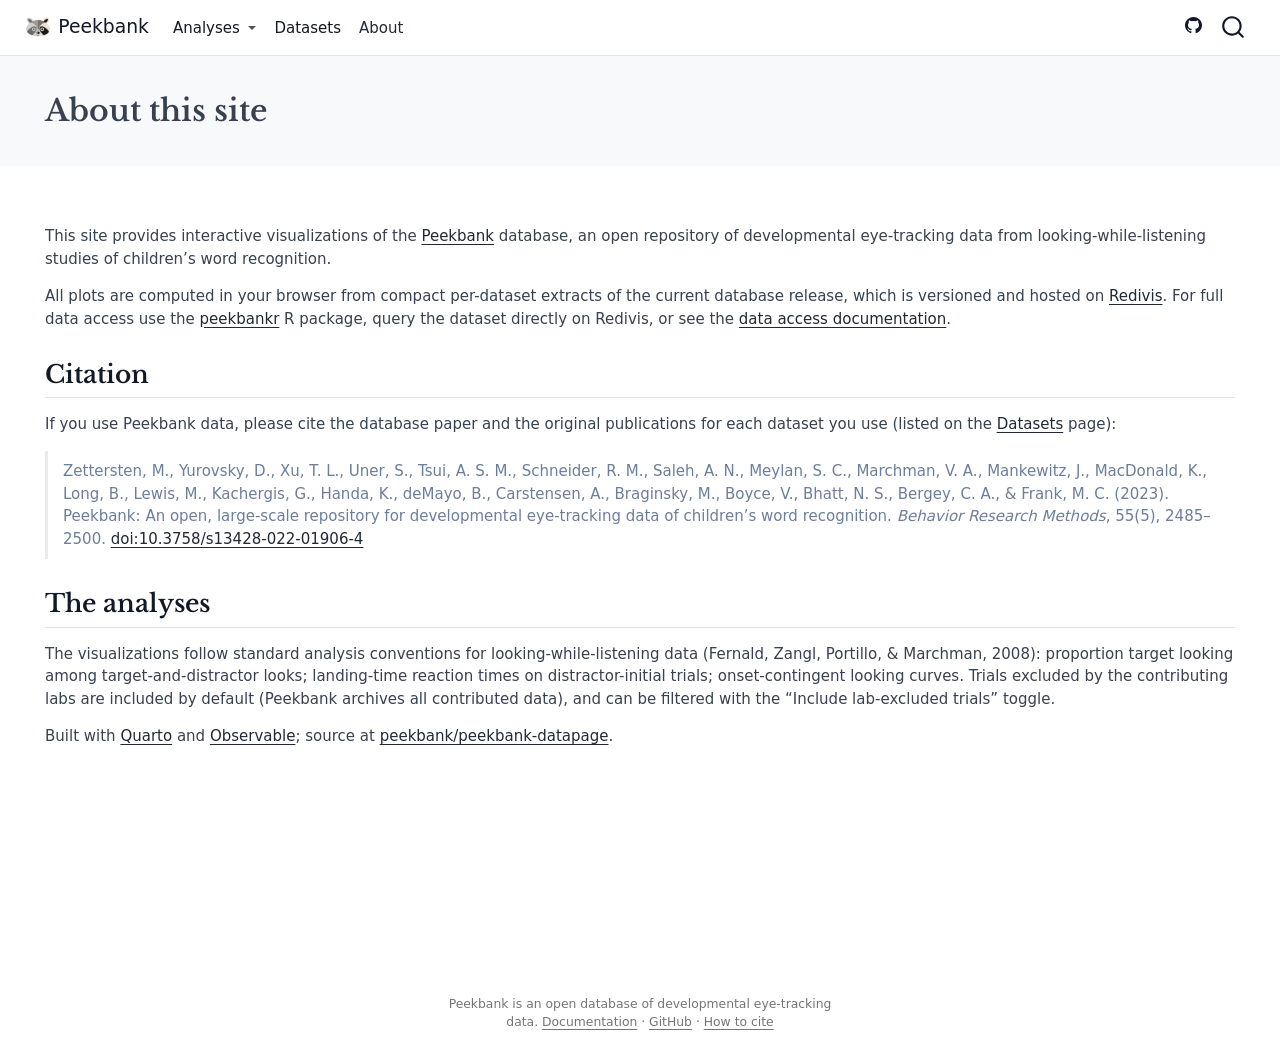
==== about.html @ 25090639 "Built site for gh-pages" ====
<!DOCTYPE html>
<html xmlns="http://www.w3.org/1999/xhtml" lang="en" xml:lang="en"><head>

<meta charset="utf-8">
<meta name="generator" content="quarto-1.10.18">

<meta name="viewport" content="width=device-width, initial-scale=1.0, user-scalable=yes">


<title>Peekbank | About – Peekbank</title>
<style>
/* Default styles provided by pandoc.
** See https://pandoc.org/MANUAL.html#variables-for-html for config info.
*/
span.smallcaps{font-variant: small-caps;}
div.columns{display: flex; gap: 1.5em;}
div.column{flex: auto;}
@media screen {
div.columns{gap: min(4vw, 1.5em);}
div.column{overflow-x: auto;}
}
div.hanging-indent{margin-left: 1.5em; text-indent: -1.5em;}
ul.task-list{list-style: none;}
ul.task-list li input[type="checkbox"] {
  width: 0.8em;
  margin: 0 0.8em 0.2em -1em; /* quarto-specific, see https://github.com/quarto-dev/quarto-cli/issues/4556 */ 
  vertical-align: middle;
}
</style>


<script src="site_libs/quarto-nav/quarto-nav.js"></script>
<script src="site_libs/quarto-nav/headroom.min.js"></script>
<script src="site_libs/clipboard/clipboard.min.js"></script>
<script src="site_libs/quarto-search/autocomplete.umd.js"></script>
<script src="site_libs/quarto-search/fuse.min.js"></script>
<script src="site_libs/quarto-search/quarto-search.js"></script>
<meta name="quarto:offset" content="./">
<link href="./images/favicon-32x32.png" rel="icon" type="image/png">
<script src="site_libs/quarto-html/quarto.js" type="module"></script>
<script src="site_libs/quarto-html/tabsets/tabsets.js" type="module"></script>
<script src="site_libs/quarto-html/popper.min.js"></script>
<script src="site_libs/quarto-html/tippy.umd.min.js"></script>
<script src="site_libs/quarto-html/anchor.min.js"></script>
<link href="site_libs/quarto-html/tippy.css" rel="stylesheet">
<link href="site_libs/quarto-html/quarto-syntax-highlighting-64a204ab8560d761af7679ceaba22944.css" rel="stylesheet" id="quarto-text-highlighting-styles">
<script src="site_libs/bootstrap/bootstrap.min.js"></script>
<link href="site_libs/bootstrap/bootstrap-icons.css" rel="stylesheet">
<link href="site_libs/bootstrap/bootstrap-3fd31ec3f451a8a3790d247bf33470ce.min.css" rel="stylesheet" append-hash="true" id="quarto-bootstrap" data-mode="light">
<script id="quarto-search-options" type="application/json">{
  "location": "navbar",
  "copy-button": false,
  "collapse-after": 3,
  "panel-placement": "end",
  "type": "overlay",
  "limit": 50,
  "keyboard-shortcut": [
    "f",
    "/",
    "s"
  ],
  "show-item-context": false,
  "language": {
    "search-no-results-text": "No results",
    "search-matching-documents-text": "matching documents",
    "search-copy-link-title": "Copy link to search",
    "search-hide-matches-text": "Hide additional matches",
    "search-more-match-text": "more match in this document",
    "search-more-matches-text": "more matches in this document",
    "search-clear-button-title": "Clear",
    "search-text-placeholder": "",
    "search-detached-cancel-button-title": "Cancel",
    "search-submit-button-title": "Submit",
    "search-label": "Search"
  }
}</script>
<style>

      .quarto-title-block .quarto-title-banner h1,
      .quarto-title-block .quarto-title-banner h2,
      .quarto-title-block .quarto-title-banner h3,
      .quarto-title-block .quarto-title-banner h4,
      .quarto-title-block .quarto-title-banner h5,
      .quarto-title-block .quarto-title-banner h6
      {
        color: var(--bs-body-color);
      }

      .quarto-title-block .quarto-title-banner {
        color: var(--bs-body-color);
background: var(--bs-light);
      }
</style>


</head>

<body class="nav-fixed fullcontent quarto-light">

<div id="quarto-search-results"></div>
  <header id="quarto-header" class="headroom fixed-top quarto-banner">
    <nav class="navbar navbar-expand-lg " data-bs-theme="dark">
      <div class="navbar-container container-fluid">
      <div class="navbar-brand-container mx-auto">
    <a href="./index.html" class="navbar-brand navbar-brand-logo">
    <img src="./images/raccoon.png" alt="Peekbank raccoon logo" class="navbar-logo light-content">
    <img src="./images/raccoon.png" alt="Peekbank raccoon logo" class="navbar-logo dark-content">
    </a>
    <a class="navbar-brand" href="./index.html">
    <span class="navbar-title">Peekbank</span>
    </a>
  </div>
            <div id="quarto-search" class="" title="Search"></div>
          <button class="navbar-toggler" type="button" data-bs-toggle="collapse" data-bs-target="#navbarCollapse" aria-controls="navbarCollapse" role="menu" aria-expanded="false" aria-label="Toggle navigation" onclick="if (window.quartoToggleHeadroom) { window.quartoToggleHeadroom(); }">
  <span class="navbar-toggler-icon"></span>
</button>
          <div class="collapse navbar-collapse" id="navbarCollapse">
            <ul class="navbar-nav navbar-nav-scroll me-auto">
  <li class="nav-item dropdown ">
    <a class="nav-link dropdown-toggle" href="#" id="nav-menu-analyses" role="link" data-bs-toggle="dropdown" aria-expanded="false">
 <span class="menu-text">Analyses</span>
    </a>
    <ul class="dropdown-menu" aria-labelledby="nav-menu-analyses">    
        <li>
    <a class="dropdown-item" href="./accuracy.html">
 <span class="dropdown-text">Accuracy Explorer</span></a>
  </li>  
        <li>
    <a class="dropdown-item" href="./rt.html">
 <span class="dropdown-text">Reaction Time Explorer</span></a>
  </li>  
        <li>
    <a class="dropdown-item" href="./longitudinal.html">
 <span class="dropdown-text">Longitudinal Explorer</span></a>
  </li>  
        <li>
    <a class="dropdown-item" href="./cdi.html">
 <span class="dropdown-text">CDI Relationships</span></a>
  </li>  
        <li>
    <a class="dropdown-item" href="./reliability.html">
 <span class="dropdown-text">Reliability Explorer</span></a>
  </li>  
    </ul>
  </li>
  <li class="nav-item">
    <a class="nav-link" href="./datasets.html"> 
<span class="menu-text">Datasets</span></a>
  </li>  
  <li class="nav-item">
    <a class="nav-link active" href="./about.html" aria-current="page"> 
<span class="menu-text">About</span></a>
  </li>  
</ul>
            <ul class="navbar-nav navbar-nav-scroll ms-auto">
  <li class="nav-item compact">
    <a class="nav-link" href="https://github.com/peekbank"> <i class="bi bi-github" role="img" aria-label="GitHub">
</i> 
<span class="menu-text"></span></a>
  </li>  
</ul>
          </div> <!-- /navcollapse -->
            <div class="quarto-navbar-tools">
</div>
      </div> <!-- /container-fluid -->
    </nav>
</header>
<!-- content -->
<header id="title-block-header" class="quarto-title-block default page-columns page-full">
  <div class="quarto-title-banner page-columns page-full">
    <div class="quarto-title column-body">
      <h1 class="title">About this site</h1>
                      </div>
  </div>
    
  
  <div class="quarto-title-meta">

      
    
      
    </div>
    
  
  </header><div id="quarto-content" class="quarto-container page-columns page-rows-contents page-layout-article page-navbar">
<!-- sidebar -->
<!-- margin-sidebar -->
    
<!-- main -->
<main class="content quarto-banner-title-block" id="quarto-document-content">





<p>This site provides interactive visualizations of the <a href="https://peekbank.github.io/peekbank-website/">Peekbank</a> database, an open repository of developmental eye-tracking data from looking-while-listening studies of children’s word recognition.</p>
<p>All plots are computed in your browser from compact per-dataset extracts of the current database release, which is versioned and hosted on <a href="https://redivis.com/datapages/datasets/peekbank">Redivis</a>. For full data access use the <a href="https://github.com/peekbank/peekbankr">peekbankr</a> R package, query the dataset directly on Redivis, or see the <a href="https://peekbank.github.io/peekbank-website/start/dataaccess/">data access documentation</a>.</p>
<section id="citation" class="level2">
<h2 class="anchored" data-anchor-id="citation">Citation</h2>
<p>If you use Peekbank data, please cite the database paper and the original publications for each dataset you use (listed on the <a href="datasets.html">Datasets</a> page):</p>
<blockquote class="blockquote">
<p>Zettersten, M., Yurovsky, D., Xu, T. L., Uner, S., Tsui, A. S. M., Schneider, R. M., Saleh, A. N., Meylan, S. C., Marchman, V. A., Mankewitz, J., MacDonald, K., Long, B., Lewis, M., Kachergis, G., Handa, K., deMayo, B., Carstensen, A., Braginsky, M., Boyce, V., Bhatt, N. S., Bergey, C. A., &amp; Frank, M. C. (2023). Peekbank: An open, large-scale repository for developmental eye-tracking data of children’s word recognition. <em>Behavior Research Methods</em>, 55(5), 2485–2500. <a href="https://doi.org/10.3758/s13428-022-01906-4">doi:10.3758/s13428-022-01906-4</a></p>
</blockquote>
</section>
<section id="the-analyses" class="level2">
<h2 class="anchored" data-anchor-id="the-analyses">The analyses</h2>
<p>The visualizations follow standard analysis conventions for looking-while-listening data (Fernald, Zangl, Portillo, &amp; Marchman, 2008): proportion target looking among target-and-distractor looks; landing-time reaction times on distractor-initial trials; onset-contingent looking curves. Trials excluded by the contributing labs are included by default (Peekbank archives all contributed data), and can be filtered with the “Include lab-excluded trials” toggle.</p>
<p>Built with <a href="https://quarto.org">Quarto</a> and <a href="https://observablehq.com/plot/">Observable</a>; source at <a href="https://github.com/peekbank/peekbank-datapage">peekbank/peekbank-datapage</a>.</p>


</section>

</main> <!-- /main -->
<script id="quarto-html-after-body" type="application/javascript">
  window.document.addEventListener("DOMContentLoaded", function (event) {
    const icon = "";
    const anchorJS = new window.AnchorJS();
    anchorJS.options = {
      placement: 'right',
      icon: icon
    };
    anchorJS.add('.anchored');
    const isCodeAnnotation = (el) => {
      for (const clz of el.classList) {
        if (clz.startsWith('code-annotation-')) {                     
          return true;
        }
      }
      return false;
    }
    const onCopySuccess = function(e) {
      // button target
      const button = e.trigger;
      // don't keep focus
      button.blur();
      // flash "checked"
      button.classList.add('code-copy-button-checked');
      var currentTitle = button.getAttribute("title");
      button.setAttribute("title", "Copied!");
      let tooltip;
      if (window.bootstrap) {
        button.setAttribute("data-bs-toggle", "tooltip");
        button.setAttribute("data-bs-placement", "left");
        button.setAttribute("data-bs-title", "Copied!");
        tooltip = new bootstrap.Tooltip(button, 
          { trigger: "manual", 
            customClass: "code-copy-button-tooltip",
            offset: [0, -8]});
        tooltip.show();    
      }
      setTimeout(function() {
        if (tooltip) {
          tooltip.hide();
          button.removeAttribute("data-bs-title");
          button.removeAttribute("data-bs-toggle");
          button.removeAttribute("data-bs-placement");
        }
        button.setAttribute("title", currentTitle);
        button.classList.remove('code-copy-button-checked');
      }, 1000);
      // clear code selection
      e.clearSelection();
    }
    const getTextToCopy = function(trigger) {
      const outerScaffold = trigger.parentElement.cloneNode(true);
      const codeEl = outerScaffold.querySelector('code');
      for (const childEl of codeEl.children) {
        if (isCodeAnnotation(childEl)) {
          childEl.remove();
        }
      }
      return codeEl.innerText;
    }
    const clipboard = new window.ClipboardJS('.code-copy-button:not([data-in-quarto-modal])', {
      text: getTextToCopy
    });
    clipboard.on('success', onCopySuccess);
    if (window.document.getElementById('quarto-embedded-source-code-modal')) {
      const clipboardModal = new window.ClipboardJS('.code-copy-button[data-in-quarto-modal]', {
        text: getTextToCopy,
        container: window.document.getElementById('quarto-embedded-source-code-modal')
      });
      clipboardModal.on('success', onCopySuccess);
    }
      var localhostRegex = new RegExp(/^(?:http|https):\/\/localhost\:?[0-9]*\//);
      var mailtoRegex = new RegExp(/^mailto:/);
        var filterRegex = new RegExp("https:\/\/peekbank\.github\.io\/peekbank-datapage\/");
      var isInternal = (href) => {
          return filterRegex.test(href) || localhostRegex.test(href) || mailtoRegex.test(href);
      }
      // Inspect non-navigation links and adorn them if external
     var links = window.document.querySelectorAll('a[href]:not(.nav-link):not(.navbar-brand):not(.toc-action):not(.sidebar-link):not(.sidebar-item-toggle):not(.pagination-link):not(.no-external):not([aria-hidden]):not(.dropdown-item):not(.quarto-navigation-tool):not(.about-link)');
      for (var i=0; i<links.length; i++) {
        const link = links[i];
        if (!isInternal(link.href)) {
          // undo the damage that might have been done by quarto-nav.js in the case of
          // links that we want to consider external
          if (link.dataset.originalHref !== undefined) {
            link.href = link.dataset.originalHref;
          }
        }
      }
    function tippyHover(el, contentFn, onTriggerFn, onUntriggerFn) {
      const config = {
        allowHTML: true,
        maxWidth: 500,
        delay: 100,
        arrow: false,
        appendTo: function(el) {
            return el.parentElement;
        },
        interactive: true,
        interactiveBorder: 10,
        theme: 'quarto',
        placement: 'bottom-start',
      };
      if (contentFn) {
        config.content = contentFn;
      }
      if (onTriggerFn) {
        config.onTrigger = onTriggerFn;
      }
      if (onUntriggerFn) {
        config.onUntrigger = onUntriggerFn;
      }
      window.tippy(el, config); 
    }
    const noterefs = window.document.querySelectorAll('a[role="doc-noteref"]');
    for (var i=0; i<noterefs.length; i++) {
      const ref = noterefs[i];
      tippyHover(ref, function() {
        // use id or data attribute instead here
        let href = ref.getAttribute('data-footnote-href') || ref.getAttribute('href');
        try { href = new URL(href).hash; } catch {}
        const id = href.replace(/^#\/?/, "");
        const note = window.document.getElementById(id);
        if (note) {
          return note.innerHTML;
        } else {
          return "";
        }
      });
    }
    const xrefs = window.document.querySelectorAll('a.quarto-xref');
    const processXRef = (id, note) => {
      // Strip column container classes
      const stripColumnClz = (el) => {
        el.classList.remove("page-full", "page-columns");
        if (el.children) {
          for (const child of el.children) {
            stripColumnClz(child);
          }
        }
      }
      stripColumnClz(note)
      if (id === null || id.startsWith('sec-')) {
        // Special case sections, only their first couple elements
        const container = document.createElement("div");
        if (note.children && note.children.length > 2) {
          container.appendChild(note.children[0].cloneNode(true));
          for (let i = 1; i < note.children.length; i++) {
            const child = note.children[i];
            if (child.tagName === "P" && child.innerText === "") {
              continue;
            } else {
              container.appendChild(child.cloneNode(true));
              break;
            }
          }
          if (window.Quarto?.typesetMath) {
            window.Quarto.typesetMath(container);
          }
          return container.innerHTML
        } else {
          if (window.Quarto?.typesetMath) {
            window.Quarto.typesetMath(note);
          }
          return note.innerHTML;
        }
      } else {
        // Remove any anchor links if they are present
        const anchorLink = note.querySelector('a.anchorjs-link');
        if (anchorLink) {
          anchorLink.remove();
        }
        if (window.Quarto?.typesetMath) {
          window.Quarto.typesetMath(note);
        }
        if (note.classList.contains("callout")) {
          return note.outerHTML;
        } else {
          return note.innerHTML;
        }
      }
    }
    for (var i=0; i<xrefs.length; i++) {
      const xref = xrefs[i];
      tippyHover(xref, undefined, function(instance) {
        instance.disable();
        let url = xref.getAttribute('href');
        let hash = undefined; 
        if (url.startsWith('#')) {
          hash = url;
        } else {
          try { hash = new URL(url).hash; } catch {}
        }
        if (hash) {
          const id = hash.replace(/^#\/?/, "");
          const note = window.document.getElementById(id);
          if (note !== null) {
            try {
              const html = processXRef(id, note.cloneNode(true));
              instance.setContent(html);
            } finally {
              instance.enable();
              instance.show();
            }
          } else {
            // See if we can fetch this
            fetch(url.split('#')[0])
            .then(res => res.text())
            .then(html => {
              const parser = new DOMParser();
              const htmlDoc = parser.parseFromString(html, "text/html");
              const note = htmlDoc.getElementById(id);
              if (note !== null) {
                const html = processXRef(id, note);
                instance.setContent(html);
              } 
            }).finally(() => {
              instance.enable();
              instance.show();
            });
          }
        } else {
          // See if we can fetch a full url (with no hash to target)
          // This is a special case and we should probably do some content thinning / targeting
          fetch(url)
          .then(res => res.text())
          .then(html => {
            const parser = new DOMParser();
            const htmlDoc = parser.parseFromString(html, "text/html");
            const note = htmlDoc.querySelector('main.content');
            if (note !== null) {
              // This should only happen for chapter cross references
              // (since there is no id in the URL)
              // remove the first header
              if (note.children.length > 0 && note.children[0].tagName === "HEADER") {
                note.children[0].remove();
              }
              const html = processXRef(null, note);
              instance.setContent(html);
            } 
          }).finally(() => {
            instance.enable();
            instance.show();
          });
        }
      }, function(instance) {
      });
    }
        let selectedAnnoteEl;
        const selectorForAnnotation = ( cell, annotation) => {
          let cellAttr = 'data-code-cell="' + cell + '"';
          let lineAttr = 'data-code-annotation="' +  annotation + '"';
          const selector = 'span[' + cellAttr + '][' + lineAttr + ']';
          return selector;
        }
        const selectCodeLines = (annoteEl) => {
          const doc = window.document;
          const targetCell = annoteEl.getAttribute("data-target-cell");
          const targetAnnotation = annoteEl.getAttribute("data-target-annotation");
          const annoteSpan = window.document.querySelector(selectorForAnnotation(targetCell, targetAnnotation));
          const lines = annoteSpan.getAttribute("data-code-lines").split(",");
          const lineIds = lines.map((line) => {
            return targetCell + "-" + line;
          })
          let top = null;
          let height = null;
          let parent = null;
          if (lineIds.length > 0) {
              //compute the position of the single el (top and bottom and make a div)
              const el = window.document.getElementById(lineIds[0]);
              top = el.offsetTop;
              height = el.offsetHeight;
              parent = el.parentElement.parentElement;
            if (lineIds.length > 1) {
              const lastEl = window.document.getElementById(lineIds[lineIds.length - 1]);
              const bottom = lastEl.offsetTop + lastEl.offsetHeight;
              height = bottom - top;
            }
            if (top !== null && height !== null && parent !== null) {
              // cook up a div (if necessary) and position it 
              let div = window.document.getElementById("code-annotation-line-highlight");
              if (div === null) {
                div = window.document.createElement("div");
                div.setAttribute("id", "code-annotation-line-highlight");
                div.style.position = 'absolute';
                parent.appendChild(div);
              }
              div.style.top = top - 2 + "px";
              div.style.height = height + 4 + "px";
              div.style.left = 0;
              let gutterDiv = window.document.getElementById("code-annotation-line-highlight-gutter");
              if (gutterDiv === null) {
                gutterDiv = window.document.createElement("div");
                gutterDiv.setAttribute("id", "code-annotation-line-highlight-gutter");
                gutterDiv.style.position = 'absolute';
                const codeCell = window.document.getElementById(targetCell);
                const gutter = codeCell.querySelector('.code-annotation-gutter');
                gutter.appendChild(gutterDiv);
              }
              gutterDiv.style.top = top - 2 + "px";
              gutterDiv.style.height = height + 4 + "px";
            }
            selectedAnnoteEl = annoteEl;
          }
        };
        const unselectCodeLines = () => {
          const elementsIds = ["code-annotation-line-highlight", "code-annotation-line-highlight-gutter"];
          elementsIds.forEach((elId) => {
            const div = window.document.getElementById(elId);
            if (div) {
              div.remove();
            }
          });
          selectedAnnoteEl = undefined;
        };
          // Handle positioning of the toggle
      window.addEventListener(
        "resize",
        throttle(() => {
          elRect = undefined;
          if (selectedAnnoteEl) {
            selectCodeLines(selectedAnnoteEl);
          }
        }, 10)
      );
      function throttle(fn, ms) {
      let throttle = false;
      let timer;
        return (...args) => {
          if(!throttle) { // first call gets through
              fn.apply(this, args);
              throttle = true;
          } else { // all the others get throttled
              if(timer) clearTimeout(timer); // cancel #2
              timer = setTimeout(() => {
                fn.apply(this, args);
                timer = throttle = false;
              }, ms);
          }
        };
      }
        // Attach click handler to the DT
        const annoteDls = window.document.querySelectorAll('dt[data-target-cell]');
        for (const annoteDlNode of annoteDls) {
          annoteDlNode.addEventListener('click', (event) => {
            const clickedEl = event.target;
            if (clickedEl !== selectedAnnoteEl) {
              unselectCodeLines();
              const activeEl = window.document.querySelector('dt[data-target-cell].code-annotation-active');
              if (activeEl) {
                activeEl.classList.remove('code-annotation-active');
              }
              selectCodeLines(clickedEl);
              clickedEl.classList.add('code-annotation-active');
            } else {
              // Unselect the line
              unselectCodeLines();
              clickedEl.classList.remove('code-annotation-active');
            }
          });
        }
    const findCites = (el) => {
      const parentEl = el.parentElement;
      if (parentEl) {
        const cites = parentEl.dataset.cites;
        if (cites) {
          return {
            el,
            cites: cites.split(' ')
          };
        } else {
          return findCites(el.parentElement)
        }
      } else {
        return undefined;
      }
    };
    var bibliorefs = window.document.querySelectorAll('a[role="doc-biblioref"]');
    for (var i=0; i<bibliorefs.length; i++) {
      const ref = bibliorefs[i];
      const citeInfo = findCites(ref);
      if (citeInfo) {
        tippyHover(citeInfo.el, function() {
          var popup = window.document.createElement('div');
          citeInfo.cites.forEach(function(cite) {
            var citeDiv = window.document.createElement('div');
            citeDiv.classList.add('hanging-indent');
            citeDiv.classList.add('csl-entry');
            var biblioDiv = window.document.getElementById('ref-' + cite);
            if (biblioDiv) {
              citeDiv.innerHTML = biblioDiv.innerHTML;
            }
            popup.appendChild(citeDiv);
          });
          return popup.innerHTML;
        });
      }
    }
  });
  </script>
</div> <!-- /content -->
<footer class="footer">
  <div class="nav-footer">
    <div class="nav-footer-left">
      &nbsp;
    </div>   
    <div class="nav-footer-center">
<p>Peekbank is an open database of developmental eye-tracking data. <a href="https://peekbank.github.io/peekbank-website/">Documentation</a> · <a href="https://github.com/peekbank">GitHub</a> · <a href="https://peekbank.github.io/peekbank-website/misc/howtocite/">How to cite</a></p>
</div>
    <div class="nav-footer-right">
      &nbsp;
    </div>
  </div>
</footer>




</body></html>
---- site_libs/quarto-html/tippy.css ----
.tippy-box[data-animation=fade][data-state=hidden]{opacity:0}[data-tippy-root]{max-width:calc(100vw - 10px)}.tippy-box{position:relative;background-color:#333;color:#fff;border-radius:4px;font-size:14px;line-height:1.4;white-space:normal;outline:0;transition-property:transform,visibility,opacity}.tippy-box[data-placement^=top]>.tippy-arrow{bottom:0}.tippy-box[data-placement^=top]>.tippy-arrow:before{bottom:-7px;left:0;border-width:8px 8px 0;border-top-color:initial;transform-origin:center top}.tippy-box[data-placement^=bottom]>.tippy-arrow{top:0}.tippy-box[data-placement^=bottom]>.tippy-arrow:before{top:-7px;left:0;border-width:0 8px 8px;border-bottom-color:initial;transform-origin:center bottom}.tippy-box[data-placement^=left]>.tippy-arrow{right:0}.tippy-box[data-placement^=left]>.tippy-arrow:before{border-width:8px 0 8px 8px;border-left-color:initial;right:-7px;transform-origin:center left}.tippy-box[data-placement^=right]>.tippy-arrow{left:0}.tippy-box[data-placement^=right]>.tippy-arrow:before{left:-7px;border-width:8px 8px 8px 0;border-right-color:initial;transform-origin:center right}.tippy-box[data-inertia][data-state=visible]{transition-timing-function:cubic-bezier(.54,1.5,.38,1.11)}.tippy-arrow{width:16px;height:16px;color:#333}.tippy-arrow:before{content:"";position:absolute;border-color:transparent;border-style:solid}.tippy-content{position:relative;padding:5px 9px;z-index:1}
---- site_libs/quarto-html/quarto-syntax-highlighting-64a204ab8560d761af7679ceaba22944.css ----
/* quarto syntax highlight colors */
:root {
  --quarto-hl-ot-color: #003B4F;
  --quarto-hl-at-color: #657422;
  --quarto-hl-ss-color: #20794D;
  --quarto-hl-an-color: #5E5E5E;
  --quarto-hl-fu-color: #4758AB;
  --quarto-hl-st-color: #20794D;
  --quarto-hl-cf-color: #003B4F;
  --quarto-hl-op-color: #5E5E5E;
  --quarto-hl-er-color: #AD0000;
  --quarto-hl-bn-color: #AD0000;
  --quarto-hl-al-color: #AD0000;
  --quarto-hl-va-color: #111111;
  --quarto-hl-bu-color: inherit;
  --quarto-hl-ex-color: inherit;
  --quarto-hl-pp-color: #AD0000;
  --quarto-hl-in-color: #5E5E5E;
  --quarto-hl-vs-color: #20794D;
  --quarto-hl-wa-color: #5E5E5E;
  --quarto-hl-do-color: #5E5E5E;
  --quarto-hl-im-color: #00769E;
  --quarto-hl-ch-color: #20794D;
  --quarto-hl-dt-color: #AD0000;
  --quarto-hl-fl-color: #AD0000;
  --quarto-hl-co-color: #5E5E5E;
  --quarto-hl-cv-color: #5E5E5E;
  --quarto-hl-cn-color: #8f5902;
  --quarto-hl-sc-color: #5E5E5E;
  --quarto-hl-dv-color: #AD0000;
  --quarto-hl-kw-color: #003B4F;
}

/* other quarto variables */
:root {
  --quarto-font-monospace: SFMono-Regular, Menlo, Monaco, Consolas, "Liberation Mono", "Courier New", monospace;
}

/* syntax highlight based on Pandoc's rules */
pre > code.sourceCode > span {
  color: #003B4F;
}

code.sourceCode > span {
  color: #003B4F;
}

div.sourceCode,
div.sourceCode pre.sourceCode {
  color: #003B4F;
}

/* Normal */
code span {
  color: #003B4F;
}

/* Alert */
code span.al {
  color: #AD0000;
  font-style: inherit;
}

/* Annotation */
code span.an {
  color: #5E5E5E;
  font-style: inherit;
}

/* Attribute */
code span.at {
  color: #657422;
  font-style: inherit;
}

/* BaseN */
code span.bn {
  color: #AD0000;
  font-style: inherit;
}

/* BuiltIn */
code span.bu {
  font-style: inherit;
}

/* ControlFlow */
code span.cf {
  color: #003B4F;
  font-weight: bold;
  font-style: inherit;
}

/* Char */
code span.ch {
  color: #20794D;
  font-style: inherit;
}

/* Constant */
code span.cn {
  color: #8f5902;
  font-style: inherit;
}

/* Comment */
code span.co {
  color: #5E5E5E;
  font-style: inherit;
}

/* CommentVar */
code span.cv {
  color: #5E5E5E;
  font-style: italic;
}

/* Documentation */
code span.do {
  color: #5E5E5E;
  font-style: italic;
}

/* DataType */
code span.dt {
  color: #AD0000;
  font-style: inherit;
}

/* DecVal */
code span.dv {
  color: #AD0000;
  font-style: inherit;
}

/* Error */
code span.er {
  color: #AD0000;
  font-style: inherit;
}

/* Extension */
code span.ex {
  font-style: inherit;
}

/* Float */
code span.fl {
  color: #AD0000;
  font-style: inherit;
}

/* Function */
code span.fu {
  color: #4758AB;
  font-style: inherit;
}

/* Import */
code span.im {
  color: #00769E;
  font-style: inherit;
}

/* Information */
code span.in {
  color: #5E5E5E;
  font-style: inherit;
}

/* Keyword */
code span.kw {
  color: #003B4F;
  font-weight: bold;
  font-style: inherit;
}

/* Operator */
code span.op {
  color: #5E5E5E;
  font-style: inherit;
}

/* Other */
code span.ot {
  color: #003B4F;
  font-style: inherit;
}

/* Preprocessor */
code span.pp {
  color: #AD0000;
  font-style: inherit;
}

/* SpecialChar */
code span.sc {
  color: #5E5E5E;
  font-style: inherit;
}

/* SpecialString */
code span.ss {
  color: #20794D;
  font-style: inherit;
}

/* String */
code span.st {
  color: #20794D;
  font-style: inherit;
}

/* Variable */
code span.va {
  color: #111111;
  font-style: inherit;
}

/* VerbatimString */
code span.vs {
  color: #20794D;
  font-style: inherit;
}

/* Warning */
code span.wa {
  color: #5E5E5E;
  font-style: italic;
}

.prevent-inlining {
  content: "</";
}

/*# sourceMappingURL=9d8d5bb603a83b8298b89080a598c93b.css.map */
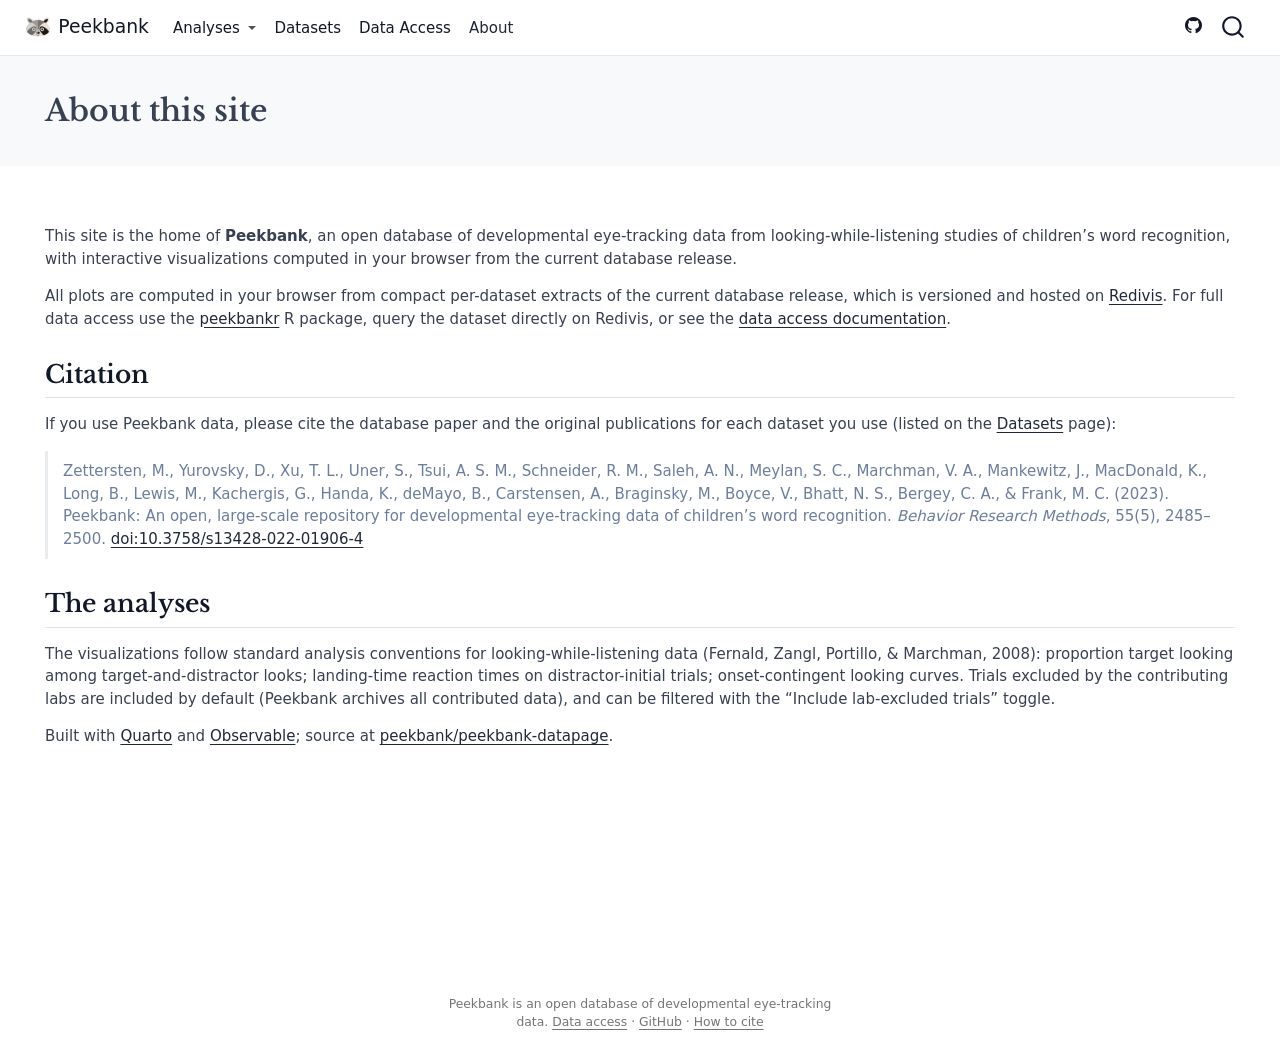
==== commit f17ebcee: "Built site for gh-pages" ====
--- a/about.html
+++ b/about.html
@@ -46,7 +46,7 @@
 <link href="site_libs/quarto-html/quarto-syntax-highlighting-64a204ab8560d761af7679ceaba22944.css" rel="stylesheet" id="quarto-text-highlighting-styles">
 <script src="site_libs/bootstrap/bootstrap.min.js"></script>
 <link href="site_libs/bootstrap/bootstrap-icons.css" rel="stylesheet">
-<link href="site_libs/bootstrap/bootstrap-3fd31ec3f451a8a3790d247bf33470ce.min.css" rel="stylesheet" append-hash="true" id="quarto-bootstrap" data-mode="light">
+<link href="site_libs/bootstrap/bootstrap-126bf684b59a27105ab8ee08f255ea2c.min.css" rel="stylesheet" append-hash="true" id="quarto-bootstrap" data-mode="light">
 <script id="quarto-search-options" type="application/json">{
   "location": "navbar",
   "copy-button": false,
@@ -138,6 +138,10 @@
  <span class="dropdown-text">CDI Relationships</span></a>
   </li>  
         <li>
+    <a class="dropdown-item" href="./items.html">
+ <span class="dropdown-text">Items Explorer</span></a>
+  </li>  
+        <li>
     <a class="dropdown-item" href="./reliability.html">
  <span class="dropdown-text">Reliability Explorer</span></a>
   </li>  
@@ -146,6 +150,10 @@
   <li class="nav-item">
     <a class="nav-link" href="./datasets.html"> 
 <span class="menu-text">Datasets</span></a>
+  </li>  
+  <li class="nav-item">
+    <a class="nav-link" href="./dataaccess.html"> 
+<span class="menu-text">Data Access</span></a>
   </li>  
   <li class="nav-item">
     <a class="nav-link active" href="./about.html" aria-current="page"> 
@@ -193,8 +201,8 @@
 
 
 
-<p>This site provides interactive visualizations of the <a href="https://peekbank.github.io/peekbank-website/">Peekbank</a> database, an open repository of developmental eye-tracking data from looking-while-listening studies of children’s word recognition.</p>
-<p>All plots are computed in your browser from compact per-dataset extracts of the current database release, which is versioned and hosted on <a href="https://redivis.com/datapages/datasets/peekbank">Redivis</a>. For full data access use the <a href="https://github.com/peekbank/peekbankr">peekbankr</a> R package, query the dataset directly on Redivis, or see the <a href="https://peekbank.github.io/peekbank-website/start/dataaccess/">data access documentation</a>.</p>
+<p>This site is the home of <strong>Peekbank</strong>, an open database of developmental eye-tracking data from looking-while-listening studies of children’s word recognition, with interactive visualizations computed in your browser from the current database release.</p>
+<p>All plots are computed in your browser from compact per-dataset extracts of the current database release, which is versioned and hosted on <a href="https://redivis.com/datapages/datasets/peekbank">Redivis</a>. For full data access use the <a href="https://github.com/peekbank/peekbankr">peekbankr</a> R package, query the dataset directly on Redivis, or see the <a href="dataaccess.html">data access documentation</a>.</p>
 <section id="citation" class="level2">
 <h2 class="anchored" data-anchor-id="citation">Citation</h2>
 <p>If you use Peekbank data, please cite the database paper and the original publications for each dataset you use (listed on the <a href="datasets.html">Datasets</a> page):</p>
@@ -618,7 +626,7 @@
       &nbsp;
     </div>   
     <div class="nav-footer-center">
-<p>Peekbank is an open database of developmental eye-tracking data. <a href="https://peekbank.github.io/peekbank-website/">Documentation</a> · <a href="https://github.com/peekbank">GitHub</a> · <a href="https://peekbank.github.io/peekbank-website/misc/howtocite/">How to cite</a></p>
+<p>Peekbank is an open database of developmental eye-tracking data. <a href="dataaccess.html">Data access</a> · <a href="https://github.com/peekbank">GitHub</a> · <a href="dataaccess.html#citation">How to cite</a></p>
 </div>
     <div class="nav-footer-right">
       &nbsp;
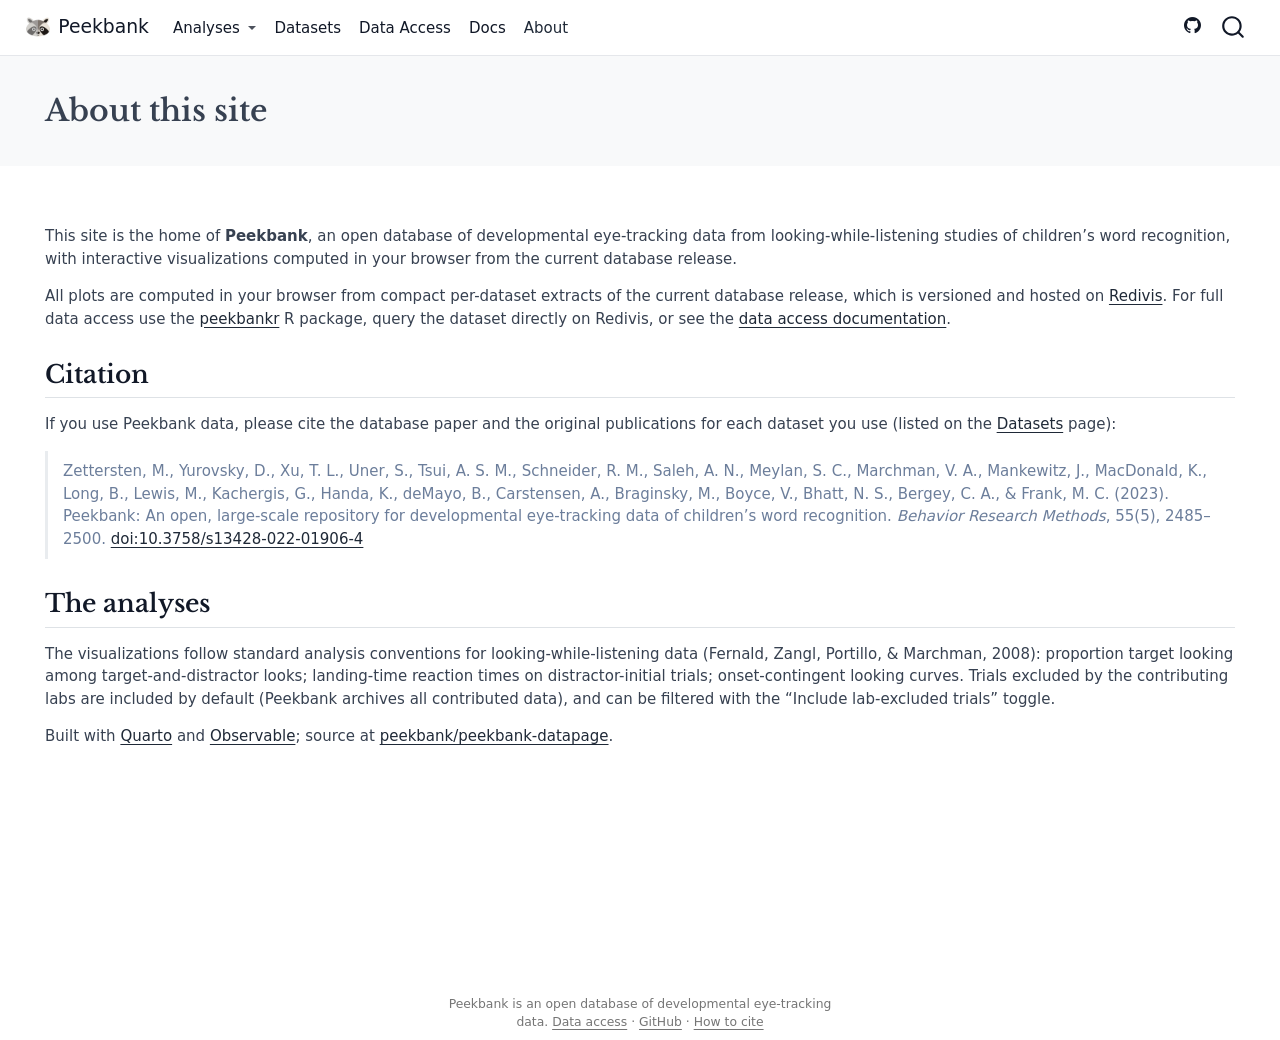
==== commit 4cc14474: "Built site for gh-pages" ====
--- a/about.html
+++ b/about.html
@@ -46,7 +46,7 @@
 <link href="site_libs/quarto-html/quarto-syntax-highlighting-64a204ab8560d761af7679ceaba22944.css" rel="stylesheet" id="quarto-text-highlighting-styles">
 <script src="site_libs/bootstrap/bootstrap.min.js"></script>
 <link href="site_libs/bootstrap/bootstrap-icons.css" rel="stylesheet">
-<link href="site_libs/bootstrap/bootstrap-126bf684b59a27105ab8ee08f255ea2c.min.css" rel="stylesheet" append-hash="true" id="quarto-bootstrap" data-mode="light">
+<link href="site_libs/bootstrap/bootstrap-d42608f3effdab8ea90152421d48789d.min.css" rel="stylesheet" append-hash="true" id="quarto-bootstrap" data-mode="light">
 <script id="quarto-search-options" type="application/json">{
   "location": "navbar",
   "copy-button": false,
@@ -156,6 +156,10 @@
 <span class="menu-text">Data Access</span></a>
   </li>  
   <li class="nav-item">
+    <a class="nav-link" href="./docs.html"> 
+<span class="menu-text">Docs</span></a>
+  </li>  
+  <li class="nav-item">
     <a class="nav-link active" href="./about.html" aria-current="page"> 
 <span class="menu-text">About</span></a>
   </li>  
@@ -202,7 +206,7 @@
 
 
 <p>This site is the home of <strong>Peekbank</strong>, an open database of developmental eye-tracking data from looking-while-listening studies of children’s word recognition, with interactive visualizations computed in your browser from the current database release.</p>
-<p>All plots are computed in your browser from compact per-dataset extracts of the current database release, which is versioned and hosted on <a href="https://redivis.com/datapages/datasets/peekbank">Redivis</a>. For full data access use the <a href="https://github.com/peekbank/peekbankr">peekbankr</a> R package, query the dataset directly on Redivis, or see the <a href="dataaccess.html">data access documentation</a>.</p>
+<p>All plots are computed in your browser from compact per-dataset extracts of the current database release, which is versioned and hosted on <a href="https://stanford.redivis.com/datasets/a3v0-3drqa89kg">Redivis</a>. For full data access use the <a href="https://github.com/peekbank/peekbankr">peekbankr</a> R package, query the dataset directly on Redivis, or see the <a href="dataaccess.html">data access documentation</a>.</p>
 <section id="citation" class="level2">
 <h2 class="anchored" data-anchor-id="citation">Citation</h2>
 <p>If you use Peekbank data, please cite the database paper and the original publications for each dataset you use (listed on the <a href="datasets.html">Datasets</a> page):</p>
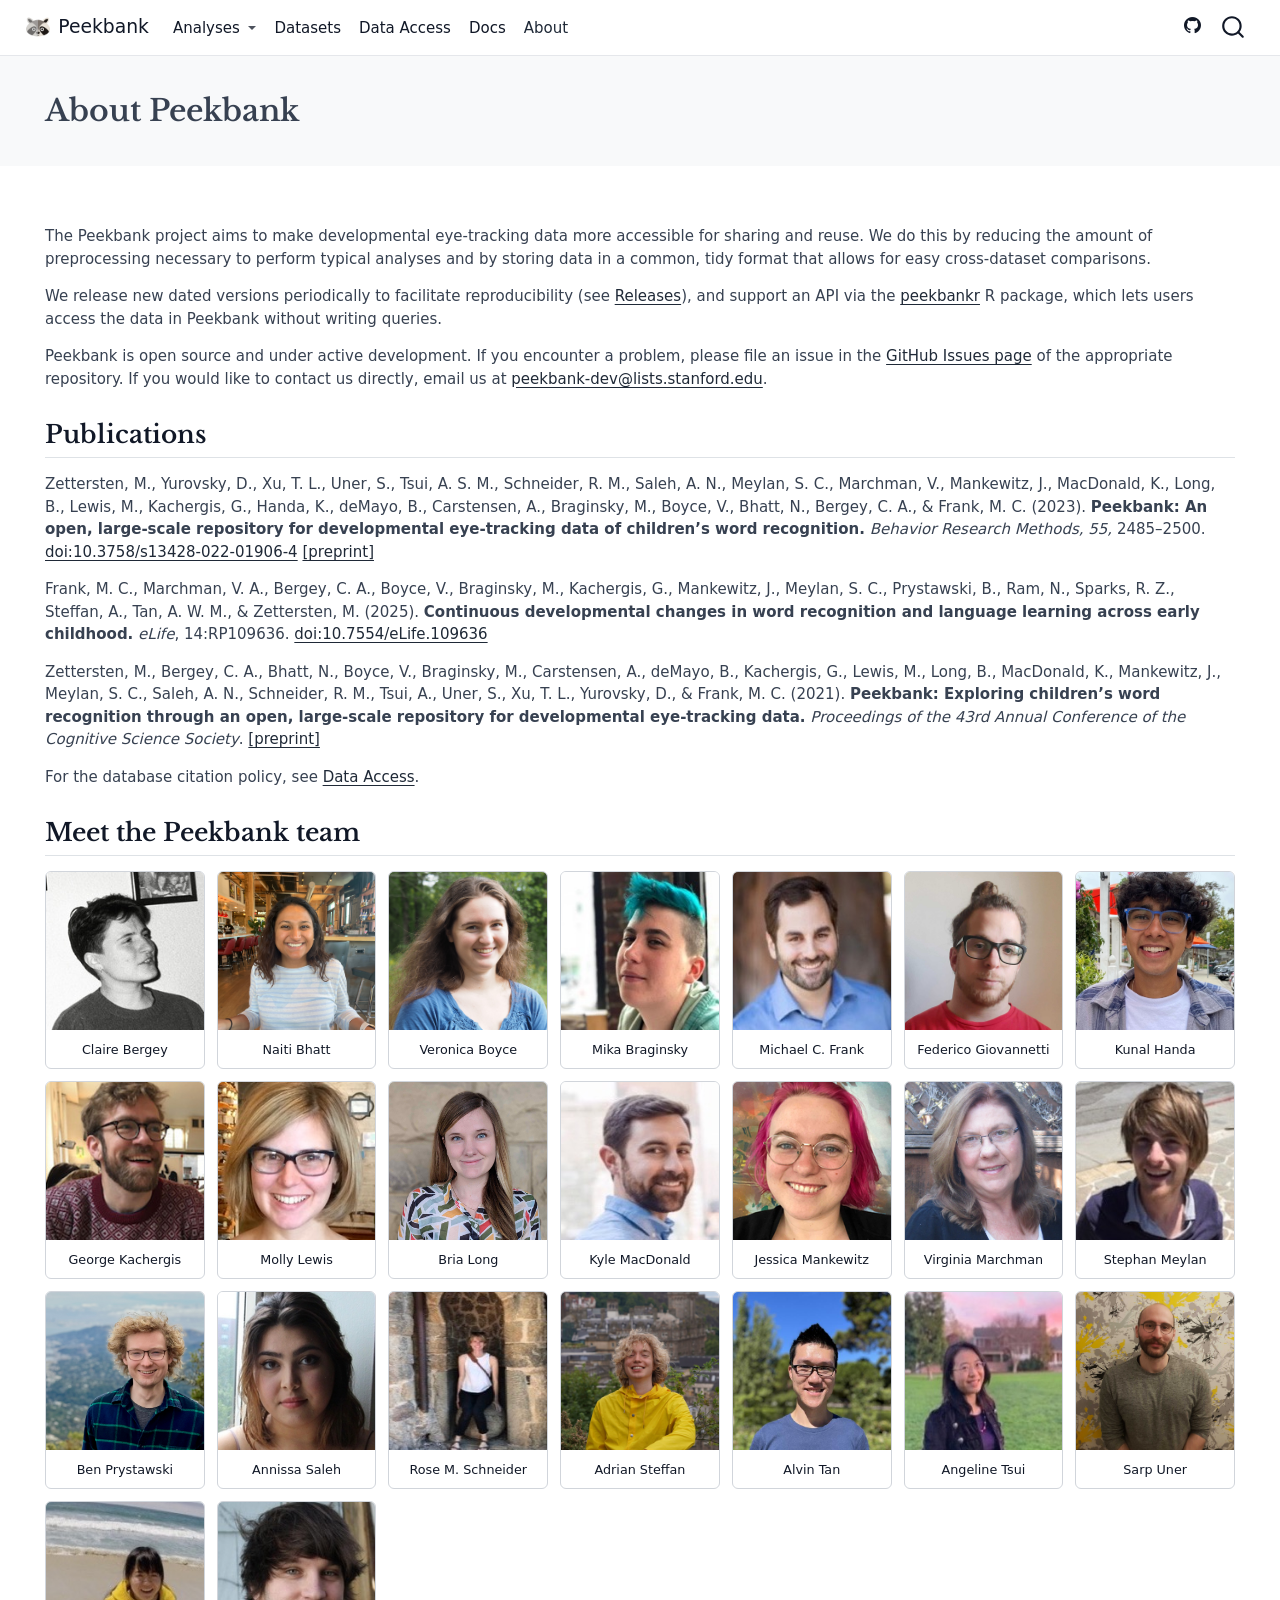
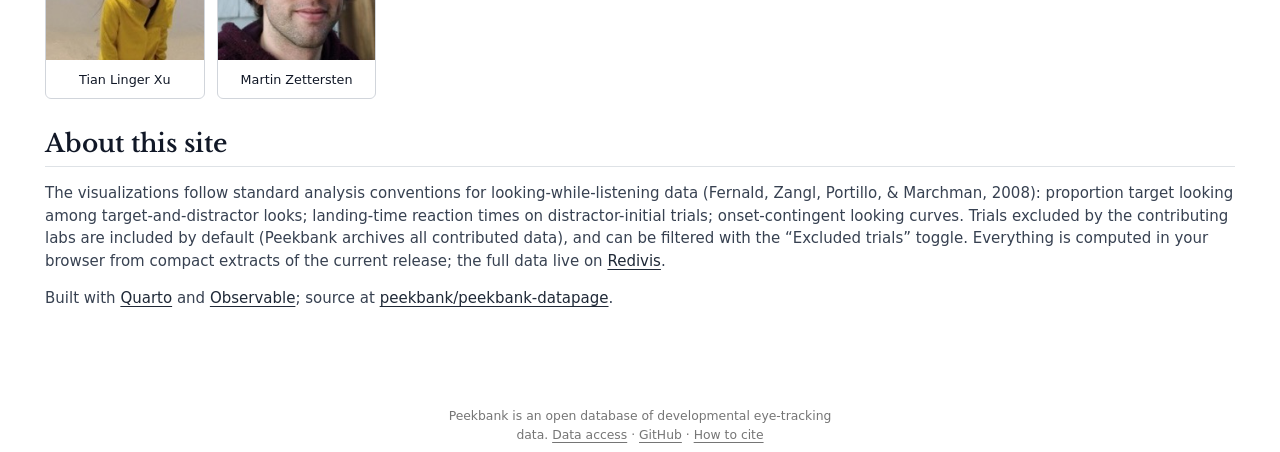
==== commit 036d5daf: "Built site for gh-pages" ====
--- a/about.html
+++ b/about.html
@@ -26,6 +26,41 @@
   margin: 0 0.8em 0.2em -1em; /* quarto-specific, see https://github.com/quarto-dev/quarto-cli/issues/4556 */ 
   vertical-align: middle;
 }
+/* CSS for syntax highlighting */
+html { -webkit-text-size-adjust: 100%; }
+pre > code.sourceCode { white-space: pre; position: relative; }
+pre > code.sourceCode > span { display: inline-block; line-height: 1.25; }
+pre > code.sourceCode > span:empty { height: 1.2em; }
+.sourceCode { overflow: visible; }
+code.sourceCode > span { color: inherit; text-decoration: inherit; }
+div.sourceCode { margin: 1em 0; }
+pre.sourceCode { margin: 0; }
+@media screen {
+div.sourceCode { overflow: auto; }
+}
+@media print {
+pre > code.sourceCode { white-space: pre-wrap; }
+pre > code.sourceCode > span { text-indent: -5em; padding-left: 5em; }
+}
+pre.numberSource code
+  { counter-reset: source-line 0; }
+pre.numberSource code > span
+  { position: relative; left: -4em; counter-increment: source-line; }
+pre.numberSource code > span > a:first-child::before
+  { content: counter(source-line);
+    position: relative; left: -1em; text-align: right; vertical-align: baseline;
+    border: none; display: inline-block;
+    -webkit-touch-callout: none; -webkit-user-select: none;
+    -khtml-user-select: none; -moz-user-select: none;
+    -ms-user-select: none; user-select: none;
+    padding: 0 4px; width: 4em;
+  }
+pre.numberSource { margin-left: 3em;  padding-left: 4px; }
+div.sourceCode
+  {   }
+@media screen {
+pre > code.sourceCode > span > a:first-child::before { text-decoration: underline; }
+}
 </style>
 
 
@@ -46,7 +81,7 @@
 <link href="site_libs/quarto-html/quarto-syntax-highlighting-64a204ab8560d761af7679ceaba22944.css" rel="stylesheet" id="quarto-text-highlighting-styles">
 <script src="site_libs/bootstrap/bootstrap.min.js"></script>
 <link href="site_libs/bootstrap/bootstrap-icons.css" rel="stylesheet">
-<link href="site_libs/bootstrap/bootstrap-d42608f3effdab8ea90152421d48789d.min.css" rel="stylesheet" append-hash="true" id="quarto-bootstrap" data-mode="light">
+<link href="site_libs/bootstrap/bootstrap-725e7edb04494c33f7530bb18b24f015.min.css" rel="stylesheet" append-hash="true" id="quarto-bootstrap" data-mode="light">
 <script id="quarto-search-options" type="application/json">{
   "location": "navbar",
   "copy-button": false,
@@ -91,6 +126,8 @@
 background: var(--bs-light);
       }
 </style>
+<script type="module" src="site_libs/quarto-ojs/quarto-ojs-runtime.js"></script>
+<link href="site_libs/quarto-ojs/quarto-ojs.css" rel="stylesheet">
 
 
 </head>
@@ -181,7 +218,7 @@
 <header id="title-block-header" class="quarto-title-block default page-columns page-full">
   <div class="quarto-title-banner page-columns page-full">
     <div class="quarto-title column-body">
-      <h1 class="title">About this site</h1>
+      <h1 class="title">About Peekbank</h1>
                       </div>
   </div>
     
@@ -205,24 +242,88 @@
 
 
 
-<p>This site is the home of <strong>Peekbank</strong>, an open database of developmental eye-tracking data from looking-while-listening studies of children’s word recognition, with interactive visualizations computed in your browser from the current database release.</p>
-<p>All plots are computed in your browser from compact per-dataset extracts of the current database release, which is versioned and hosted on <a href="https://stanford.redivis.com/datasets/a3v0-3drqa89kg">Redivis</a>. For full data access use the <a href="https://github.com/peekbank/peekbankr">peekbankr</a> R package, query the dataset directly on Redivis, or see the <a href="dataaccess.html">data access documentation</a>.</p>
-<section id="citation" class="level2">
-<h2 class="anchored" data-anchor-id="citation">Citation</h2>
-<p>If you use Peekbank data, please cite the database paper and the original publications for each dataset you use (listed on the <a href="datasets.html">Datasets</a> page):</p>
-<blockquote class="blockquote">
-<p>Zettersten, M., Yurovsky, D., Xu, T. L., Uner, S., Tsui, A. S. M., Schneider, R. M., Saleh, A. N., Meylan, S. C., Marchman, V. A., Mankewitz, J., MacDonald, K., Long, B., Lewis, M., Kachergis, G., Handa, K., deMayo, B., Carstensen, A., Braginsky, M., Boyce, V., Bhatt, N. S., Bergey, C. A., &amp; Frank, M. C. (2023). Peekbank: An open, large-scale repository for developmental eye-tracking data of children’s word recognition. <em>Behavior Research Methods</em>, 55(5), 2485–2500. <a href="https://doi.org/10.3758/s13428-022-01906-4">doi:10.3758/s13428-022-01906-4</a></p>
-</blockquote>
+<p>The Peekbank project aims to make developmental eye-tracking data more accessible for sharing and reuse. We do this by reducing the amount of preprocessing necessary to perform typical analyses and by storing data in a common, tidy format that allows for easy cross-dataset comparisons.</p>
+<p>We release new dated versions periodically to facilitate reproducibility (see <a href="docs.html#releases">Releases</a>), and support an API via the <a href="https://peekbank.github.io/peekbankr/">peekbankr</a> R package, which lets users access the data in Peekbank without writing queries.</p>
+<p>Peekbank is open source and under active development. If you encounter a problem, please file an issue in the <a href="https://github.com/peekbank">GitHub Issues page</a> of the appropriate repository. If you would like to contact us directly, email us at <a href="mailto:peekbank-dev@lists.stanford.edu">peekbank-dev@lists.stanford.edu</a>.</p>
+<section id="publications" class="level2">
+<h2 class="anchored" data-anchor-id="publications">Publications</h2>
+<p>Zettersten, M., Yurovsky, D., Xu, T. L., Uner, S., Tsui, A. S. M., Schneider, R. M., Saleh, A. N., Meylan, S. C., Marchman, V., Mankewitz, J., MacDonald, K., Long, B., Lewis, M., Kachergis, G., Handa, K., deMayo, B., Carstensen, A., Braginsky, M., Boyce, V., Bhatt, N., Bergey, C. A., &amp; Frank, M. C. (2023). <strong>Peekbank: An open, large-scale repository for developmental eye-tracking data of children’s word recognition.</strong> <em>Behavior Research Methods, 55,</em> 2485–2500. <a href="https://doi.org/10.3758/s13428-022-01906-4">doi:10.3758/s13428-022-01906-4</a> <a href="https://psyarxiv.com/tgnzv">[preprint]</a></p>
+<p>Frank, M. C., Marchman, V. A., Bergey, C. A., Boyce, V., Braginsky, M., Kachergis, G., Mankewitz, J., Meylan, S. C., Prystawski, B., Ram, N., Sparks, R. Z., Steffan, A., Tan, A. W. M., &amp; Zettersten, M. (2025). <strong>Continuous developmental changes in word recognition and language learning across early childhood.</strong> <em>eLife</em>, 14:RP109636. <a href="https://doi.org/10.7554/eLife.109636">doi:10.7554/eLife.109636</a></p>
+<p>Zettersten, M., Bergey, C. A., Bhatt, N., Boyce, V., Braginsky, M., Carstensen, A., deMayo, B., Kachergis, G., Lewis, M., Long, B., MacDonald, K., Mankewitz, J., Meylan, S. C., Saleh, A. N., Schneider, R. M., Tsui, A., Uner, S., Xu, T. L., Yurovsky, D., &amp; Frank, M. C. (2021). <strong>Peekbank: Exploring children’s word recognition through an open, large-scale repository for developmental eye-tracking data.</strong> <em>Proceedings of the 43rd Annual Conference of the Cognitive Science Society</em>. <a href="https://psyarxiv.com/ep693/">[preprint]</a></p>
+<p>For the database citation policy, see <a href="dataaccess.html#citation">Data Access</a>.</p>
 </section>
-<section id="the-analyses" class="level2">
-<h2 class="anchored" data-anchor-id="the-analyses">The analyses</h2>
-<p>The visualizations follow standard analysis conventions for looking-while-listening data (Fernald, Zangl, Portillo, &amp; Marchman, 2008): proportion target looking among target-and-distractor looks; landing-time reaction times on distractor-initial trials; onset-contingent looking curves. Trials excluded by the contributing labs are included by default (Peekbank archives all contributed data), and can be filtered with the “Include lab-excluded trials” toggle.</p>
+<section id="meet-the-peekbank-team" class="level2">
+<h2 class="anchored" data-anchor-id="meet-the-peekbank-team">Meet the Peekbank team</h2>
+<div class="cell">
+<div class="code-copy-outer-scaffold"><div class="sourceCode cell-code hidden" id="cb1" data-startfrom="56" data-source-offset="-0"><pre class="sourceCode js code-with-copy"><code class="sourceCode javascript" style="counter-reset: source-line 55;"><span id="cb1-56"><a href="#cb1-56" aria-hidden="true" tabindex="-1"></a>teamMembers <span class="op">=</span> [</span>
+<span id="cb1-57"><a href="#cb1-57" aria-hidden="true" tabindex="-1"></a>  { <span class="dt">name</span><span class="op">:</span> <span class="st">"Claire Bergey"</span><span class="op">,</span> <span class="dt">image</span><span class="op">:</span> <span class="st">"claire.jpg"</span><span class="op">,</span> <span class="dt">link</span><span class="op">:</span> <span class="st">"https://github.com/cbergey"</span> }<span class="op">,</span></span>
+<span id="cb1-58"><a href="#cb1-58" aria-hidden="true" tabindex="-1"></a>  { <span class="dt">name</span><span class="op">:</span> <span class="st">"Naiti Bhatt"</span><span class="op">,</span> <span class="dt">image</span><span class="op">:</span> <span class="st">"naiti.jpeg"</span> }<span class="op">,</span></span>
+<span id="cb1-59"><a href="#cb1-59" aria-hidden="true" tabindex="-1"></a>  { <span class="dt">name</span><span class="op">:</span> <span class="st">"Veronica Boyce"</span><span class="op">,</span> <span class="dt">image</span><span class="op">:</span> <span class="st">"vboyce.jpg"</span><span class="op">,</span> <span class="dt">link</span><span class="op">:</span> <span class="st">"https://vboyce.github.io/"</span> }<span class="op">,</span></span>
+<span id="cb1-60"><a href="#cb1-60" aria-hidden="true" tabindex="-1"></a>  { <span class="dt">name</span><span class="op">:</span> <span class="st">"Mika Braginsky"</span><span class="op">,</span> <span class="dt">image</span><span class="op">:</span> <span class="st">"mika.jpeg"</span><span class="op">,</span> <span class="dt">link</span><span class="op">:</span> <span class="st">"https://mikabr.io/"</span> }<span class="op">,</span></span>
+<span id="cb1-61"><a href="#cb1-61" aria-hidden="true" tabindex="-1"></a>  { <span class="dt">name</span><span class="op">:</span> <span class="st">"Michael C. Frank"</span><span class="op">,</span> <span class="dt">image</span><span class="op">:</span> <span class="st">"mike.jpg"</span><span class="op">,</span> <span class="dt">link</span><span class="op">:</span> <span class="st">"https://web.stanford.edu/~mcfrank/"</span> }<span class="op">,</span></span>
+<span id="cb1-62"><a href="#cb1-62" aria-hidden="true" tabindex="-1"></a>  { <span class="dt">name</span><span class="op">:</span> <span class="st">"Federico Giovannetti"</span><span class="op">,</span> <span class="dt">image</span><span class="op">:</span> <span class="st">"fede.jpg"</span><span class="op">,</span> <span class="dt">link</span><span class="op">:</span> <span class="st">"https://fedegiovannetti.github.io/en/"</span> }<span class="op">,</span></span>
+<span id="cb1-63"><a href="#cb1-63" aria-hidden="true" tabindex="-1"></a>  { <span class="dt">name</span><span class="op">:</span> <span class="st">"Kunal Handa"</span><span class="op">,</span> <span class="dt">image</span><span class="op">:</span> <span class="st">"kunal.jpg"</span> }<span class="op">,</span></span>
+<span id="cb1-64"><a href="#cb1-64" aria-hidden="true" tabindex="-1"></a>  { <span class="dt">name</span><span class="op">:</span> <span class="st">"George Kachergis"</span><span class="op">,</span> <span class="dt">image</span><span class="op">:</span> <span class="st">"george.jpg"</span><span class="op">,</span> <span class="dt">link</span><span class="op">:</span> <span class="st">"http://www.kachergis.com/"</span> }<span class="op">,</span></span>
+<span id="cb1-65"><a href="#cb1-65" aria-hidden="true" tabindex="-1"></a>  { <span class="dt">name</span><span class="op">:</span> <span class="st">"Molly Lewis"</span><span class="op">,</span> <span class="dt">image</span><span class="op">:</span> <span class="st">"molly.jpg"</span><span class="op">,</span> <span class="dt">link</span><span class="op">:</span> <span class="st">"http://www.andrew.cmu.edu/user/mollylew/"</span> }<span class="op">,</span></span>
+<span id="cb1-66"><a href="#cb1-66" aria-hidden="true" tabindex="-1"></a>  { <span class="dt">name</span><span class="op">:</span> <span class="st">"Bria Long"</span><span class="op">,</span> <span class="dt">image</span><span class="op">:</span> <span class="st">"bria.jpg"</span><span class="op">,</span> <span class="dt">link</span><span class="op">:</span> <span class="st">"https://www.brialong.com/"</span> }<span class="op">,</span></span>
+<span id="cb1-67"><a href="#cb1-67" aria-hidden="true" tabindex="-1"></a>  { <span class="dt">name</span><span class="op">:</span> <span class="st">"Kyle MacDonald"</span><span class="op">,</span> <span class="dt">image</span><span class="op">:</span> <span class="st">"km_2018.jpg"</span><span class="op">,</span> <span class="dt">link</span><span class="op">:</span> <span class="st">"https://kemacdonald.com"</span> }<span class="op">,</span></span>
+<span id="cb1-68"><a href="#cb1-68" aria-hidden="true" tabindex="-1"></a>  { <span class="dt">name</span><span class="op">:</span> <span class="st">"Jessica Mankewitz"</span><span class="op">,</span> <span class="dt">image</span><span class="op">:</span> <span class="st">"jess.jpg"</span><span class="op">,</span> <span class="dt">link</span><span class="op">:</span> <span class="st">"https://github.com/JMankewitz"</span> }<span class="op">,</span></span>
+<span id="cb1-69"><a href="#cb1-69" aria-hidden="true" tabindex="-1"></a>  { <span class="dt">name</span><span class="op">:</span> <span class="st">"Virginia Marchman"</span><span class="op">,</span> <span class="dt">image</span><span class="op">:</span> <span class="st">"virginia.jpg"</span><span class="op">,</span> <span class="dt">link</span><span class="op">:</span> <span class="st">"https://profiles.stanford.edu/virginia-marchman"</span> }<span class="op">,</span></span>
+<span id="cb1-70"><a href="#cb1-70" aria-hidden="true" tabindex="-1"></a>  { <span class="dt">name</span><span class="op">:</span> <span class="st">"Stephan Meylan"</span><span class="op">,</span> <span class="dt">image</span><span class="op">:</span> <span class="st">"stephan.jpg"</span><span class="op">,</span> <span class="dt">link</span><span class="op">:</span> <span class="st">"https://stephanmeylan.com/"</span> }<span class="op">,</span></span>
+<span id="cb1-71"><a href="#cb1-71" aria-hidden="true" tabindex="-1"></a>  { <span class="dt">name</span><span class="op">:</span> <span class="st">"Ben Prystawski"</span><span class="op">,</span> <span class="dt">image</span><span class="op">:</span> <span class="st">"ben.jpg"</span><span class="op">,</span> <span class="dt">link</span><span class="op">:</span> <span class="st">"https://benprystawski.com/"</span> }<span class="op">,</span></span>
+<span id="cb1-72"><a href="#cb1-72" aria-hidden="true" tabindex="-1"></a>  { <span class="dt">name</span><span class="op">:</span> <span class="st">"Annissa Saleh"</span><span class="op">,</span> <span class="dt">image</span><span class="op">:</span> <span class="st">"annissa.jpg"</span> }<span class="op">,</span></span>
+<span id="cb1-73"><a href="#cb1-73" aria-hidden="true" tabindex="-1"></a>  { <span class="dt">name</span><span class="op">:</span> <span class="st">"Rose M. Schneider"</span><span class="op">,</span> <span class="dt">image</span><span class="op">:</span> <span class="st">"rose.jpeg"</span><span class="op">,</span> <span class="dt">link</span><span class="op">:</span> <span class="st">"https://rosemschneider.github.io/"</span> }<span class="op">,</span></span>
+<span id="cb1-74"><a href="#cb1-74" aria-hidden="true" tabindex="-1"></a>  { <span class="dt">name</span><span class="op">:</span> <span class="st">"Adrian Steffan"</span><span class="op">,</span> <span class="dt">image</span><span class="op">:</span> <span class="st">"adrian.jpg"</span><span class="op">,</span> <span class="dt">link</span><span class="op">:</span> <span class="st">"https://adriansteffan.com"</span> }<span class="op">,</span></span>
+<span id="cb1-75"><a href="#cb1-75" aria-hidden="true" tabindex="-1"></a>  { <span class="dt">name</span><span class="op">:</span> <span class="st">"Alvin Tan"</span><span class="op">,</span> <span class="dt">image</span><span class="op">:</span> <span class="st">"alvin.jpeg"</span><span class="op">,</span> <span class="dt">link</span><span class="op">:</span> <span class="st">"https://alvinwmtan.github.io/"</span> }<span class="op">,</span></span>
+<span id="cb1-76"><a href="#cb1-76" aria-hidden="true" tabindex="-1"></a>  { <span class="dt">name</span><span class="op">:</span> <span class="st">"Angeline Tsui"</span><span class="op">,</span> <span class="dt">image</span><span class="op">:</span> <span class="st">"angeline.jpg"</span><span class="op">,</span> <span class="dt">link</span><span class="op">:</span> <span class="st">"https://angelinetsui.github.io/"</span> }<span class="op">,</span></span>
+<span id="cb1-77"><a href="#cb1-77" aria-hidden="true" tabindex="-1"></a>  { <span class="dt">name</span><span class="op">:</span> <span class="st">"Sarp Uner"</span><span class="op">,</span> <span class="dt">image</span><span class="op">:</span> <span class="st">"sarp.jpg"</span> }<span class="op">,</span></span>
+<span id="cb1-78"><a href="#cb1-78" aria-hidden="true" tabindex="-1"></a>  { <span class="dt">name</span><span class="op">:</span> <span class="st">"Tian Linger Xu"</span><span class="op">,</span> <span class="dt">image</span><span class="op">:</span> <span class="st">"linger.jpg"</span><span class="op">,</span> <span class="dt">link</span><span class="op">:</span> <span class="st">"http://homes.sice.indiana.edu/txu/"</span> }<span class="op">,</span></span>
+<span id="cb1-79"><a href="#cb1-79" aria-hidden="true" tabindex="-1"></a>  { <span class="dt">name</span><span class="op">:</span> <span class="st">"Martin Zettersten"</span><span class="op">,</span> <span class="dt">image</span><span class="op">:</span> <span class="st">"martin.jpeg"</span><span class="op">,</span> <span class="dt">link</span><span class="op">:</span> <span class="st">"https://mzettersten.github.io/"</span> }<span class="op">,</span></span>
+<span id="cb1-80"><a href="#cb1-80" aria-hidden="true" tabindex="-1"></a>]</span>
+<span id="cb1-81"><a href="#cb1-81" aria-hidden="true" tabindex="-1"></a></span>
+<span id="cb1-82"><a href="#cb1-82" aria-hidden="true" tabindex="-1"></a><span class="fu">html</span><span class="vs">`&lt;div class="pb-team-grid"&gt;</span><span class="sc">${</span>teamMembers<span class="op">.</span><span class="fu">map</span>((m) <span class="kw">=&gt;</span> {</span>
+<span id="cb1-83"><a href="#cb1-83" aria-hidden="true" tabindex="-1"></a>  <span class="kw">const</span> card <span class="op">=</span> <span class="fu">html</span><span class="vs">`&lt;img src="images/people/</span><span class="sc">${</span>m<span class="op">.</span><span class="at">image</span><span class="sc">}</span><span class="vs">" alt="</span><span class="sc">${</span>m<span class="op">.</span><span class="at">name</span><span class="sc">}</span><span class="vs">" loading="lazy"&gt;</span></span>
+<span id="cb1-84"><a href="#cb1-84" aria-hidden="true" tabindex="-1"></a><span class="vs">    &lt;div class="pb-team-name"&gt;</span><span class="sc">${</span>m<span class="op">.</span><span class="at">name</span><span class="sc">}</span><span class="vs">&lt;/div&gt;`</span><span class="op">;</span></span>
+<span id="cb1-85"><a href="#cb1-85" aria-hidden="true" tabindex="-1"></a>  <span class="cf">return</span> m<span class="op">.</span><span class="at">link</span></span>
+<span id="cb1-86"><a href="#cb1-86" aria-hidden="true" tabindex="-1"></a>    <span class="op">?</span> <span class="fu">html</span><span class="vs">`&lt;a class="pb-team-card" href="</span><span class="sc">${</span>m<span class="op">.</span><span class="at">link</span><span class="sc">}</span><span class="vs">" target="_blank" rel="noopener"&gt;</span><span class="sc">${</span>card<span class="sc">}</span><span class="vs">&lt;/a&gt;`</span></span>
+<span id="cb1-87"><a href="#cb1-87" aria-hidden="true" tabindex="-1"></a>    <span class="op">:</span> <span class="fu">html</span><span class="vs">`&lt;div class="pb-team-card"&gt;</span><span class="sc">${</span>card<span class="sc">}</span><span class="vs">&lt;/div&gt;`</span><span class="op">;</span></span>
+<span id="cb1-88"><a href="#cb1-88" aria-hidden="true" tabindex="-1"></a>})<span class="sc">}</span><span class="vs">&lt;/div&gt;`</span></span></code></pre></div><button title="Copy to Clipboard" class="code-copy-button"><i class="bi"></i></button></div>
+<div class="cell-output cell-output-display">
+<div>
+<div id="ojs-cell-1-1" data-nodetype="declaration">
+
+</div>
+</div>
+</div>
+<div class="cell-output cell-output-display">
+<div>
+<div id="ojs-cell-1-2" data-nodetype="expression">
+
+</div>
+</div>
+</div>
+</div>
+</section>
+<section id="about-this-site" class="level2">
+<h2 class="anchored" data-anchor-id="about-this-site">About this site</h2>
+<p>The visualizations follow standard analysis conventions for looking-while-listening data (Fernald, Zangl, Portillo, &amp; Marchman, 2008): proportion target looking among target-and-distractor looks; landing-time reaction times on distractor-initial trials; onset-contingent looking curves. Trials excluded by the contributing labs are included by default (Peekbank archives all contributed data), and can be filtered with the “Excluded trials” toggle. Everything is computed in your browser from compact extracts of the current release; the full data live on <a href="https://stanford.redivis.com/datasets/a3v0-3drqa89kg">Redivis</a>.</p>
 <p>Built with <a href="https://quarto.org">Quarto</a> and <a href="https://observablehq.com/plot/">Observable</a>; source at <a href="https://github.com/peekbank/peekbank-datapage">peekbank/peekbank-datapage</a>.</p>
 
 
 </section>
 
 </main> <!-- /main -->
+<script type="ojs-module-contents">
+[base64]
+</script>
+<script type="module">
+if (window.location.protocol === "file:") { alert("The OJS runtime does not work with file:// URLs. Please use a web server to view this document."); }
+window._ojs.paths.runtimeToDoc = "../..";
+window._ojs.paths.runtimeToRoot = "../..";
+window._ojs.paths.docToRoot = "";
+window._ojs.selfContained = false;
+window._ojs.runtime.interpretFromScriptTags();
+</script>
 <script id="quarto-html-after-body" type="application/javascript">
   window.document.addEventListener("DOMContentLoaded", function (event) {
     const icon = "";
--- a/site_libs/quarto-ojs/quarto-ojs.css
+++ b/site_libs/quarto-ojs/quarto-ojs.css
@@ -0,0 +1,163 @@
+span.ojs-inline span div {
+  display: inline-block;
+}
+
+/* add some breathing room between display outputs and text especially */
+div.cell + section,
+div.cell + h1,
+div.cell + h2,
+div.cell + h3,
+div.cell + h4,
+div.cell + h5,
+div.cell + h6,
+div.cell + p {
+  margin-top: 1rem;
+}
+
+div[nodetype="declaration"]:not([data-output="all"])
+  div.observablehq:not(observablehq--error) {
+  display: none;
+}
+
+/* mimic bootstrap behavior which is always correct in observablehq outputs */
+.observablehq a:not([href]):not([class]),
+.observablehq a:not([href]):not([class]):hover {
+  color: inherit;
+  text-decoration: none;
+}
+
+.observablehq .observablehq--inspect {
+  --code-fallback: Consolas, monaco, monospace;
+  font-family: var(--bs-font-monospace, var(--code-fallback));
+  font-size: 0.8em;
+}
+
+.observablehq--field {
+  margin-left: 1rem;
+}
+
+.observablehq--caret {
+  margin-right: 2px;
+  vertical-align: baseline;
+}
+
+.observablehq--collapsed,
+.observablehq--expanded.observablehq--inspect a {
+  cursor: pointer;
+}
+
+/* classes directly from observable's runtime */
+.observablehq--key,
+.observablehq--index {
+  color: var(--quarto-hl-dt-color);
+}
+
+.observablehq--string {
+  color: var(--quarto-hl-st-color);
+}
+
+.observablehq--bigint,
+.observablehq--date,
+.observablehq--number,
+.observablehq--regexp,
+.observablehq--symbol {
+  color: var(--quarto-hl-dv-color);
+}
+
+.observablehq--null,
+.observablehq--boolean,
+.observablehq--undefined,
+.observablehq--keyword {
+  color: var(--quarto-hl-kw-color);
+}
+
+/* In addition, their import statements specifically come highlighted by hljs.
+   (probably some legacy feature of theirs?) We handle those here as well. 
+
+   Just to be on the safe side, we select on observable's 'md-pre'
+   class as well, in case someone else uses hljs and wishes to put
+   their own highlighting.
+
+   TODO Note that to make our highlighting consistent, we're
+   overriding the "im" class to present like a keyword. I should make
+   sure this looks right everywhere, but I don't know how to test it
+   comprehensively.
+*/
+
+code.javascript span.im {
+  color: var(--quarto-hl-kw-color);
+}
+
+pre.observablehq--md-pre span.hljs-keyword {
+  color: var(--quarto-hl-kw-color);
+}
+
+pre.observablehq--md-pre span.hljs-string {
+  color: var(--quarto-hl-st-color);
+}
+
+pre.observablehq--md-pre .span.hljs-date,
+pre.observablehq--md-pre .span.hljs-number,
+pre.observablehq--md-pre .span.hljs-regexp,
+pre.observablehq--md-pre .span.hljs-symbol {
+  color: var(--quarto-hl-dv-color);
+}
+
+/* Other general niceties, but it's possible that we should do this on a page-by-page basis */
+
+input {
+  vertical-align: middle;
+}
+
+input[type="radio"],
+input[type="checkbox"] {
+  margin: 0px 0px 3px 0px;
+}
+
+.observable-in-a-box-waiting-for-module-import {
+  visibility: hidden;
+}
+
+/* play nicely w/ sidebar layout */
+.panel-sidebar .observablehq > form[class^="oi-"] {
+  flex-wrap: wrap !important;
+}
+
+/* likely that this only makes sense with bootstrap. TODO check with charles */
+.observablehq table {
+  font-size: 0.9em !important;
+}
+
+.quarto-ojs-hide {
+  display: none;
+}
+
+.quarto-ojs-error-pinpoint {
+  border-bottom: 2px dotted #e51400;
+  font-weight: 700;
+  cursor: pointer;
+}
+
+code span.quarto-ojs-error-pinpoint {
+  color: inherit;
+}
+
+.observablehq--error .observablehq--inspect {
+  font-size: 0.875em !important;
+}
+
+.observablehq--error .callout {
+  margin-bottom: 0;
+  margin-top: 0;
+}
+
+/* this counteracts the negative margin which observablehq uses in their tables at runtime */
+.quarto-ojs-table-fixup {
+  padding-left: 14px;
+}
+
+div.observablehq input[type="date"] {
+  border-style: solid;
+  padding: 0.8em 0.5em 0.8em 0.5em;
+  border-color: rgba(220, 220, 220, 0.3);
+}
